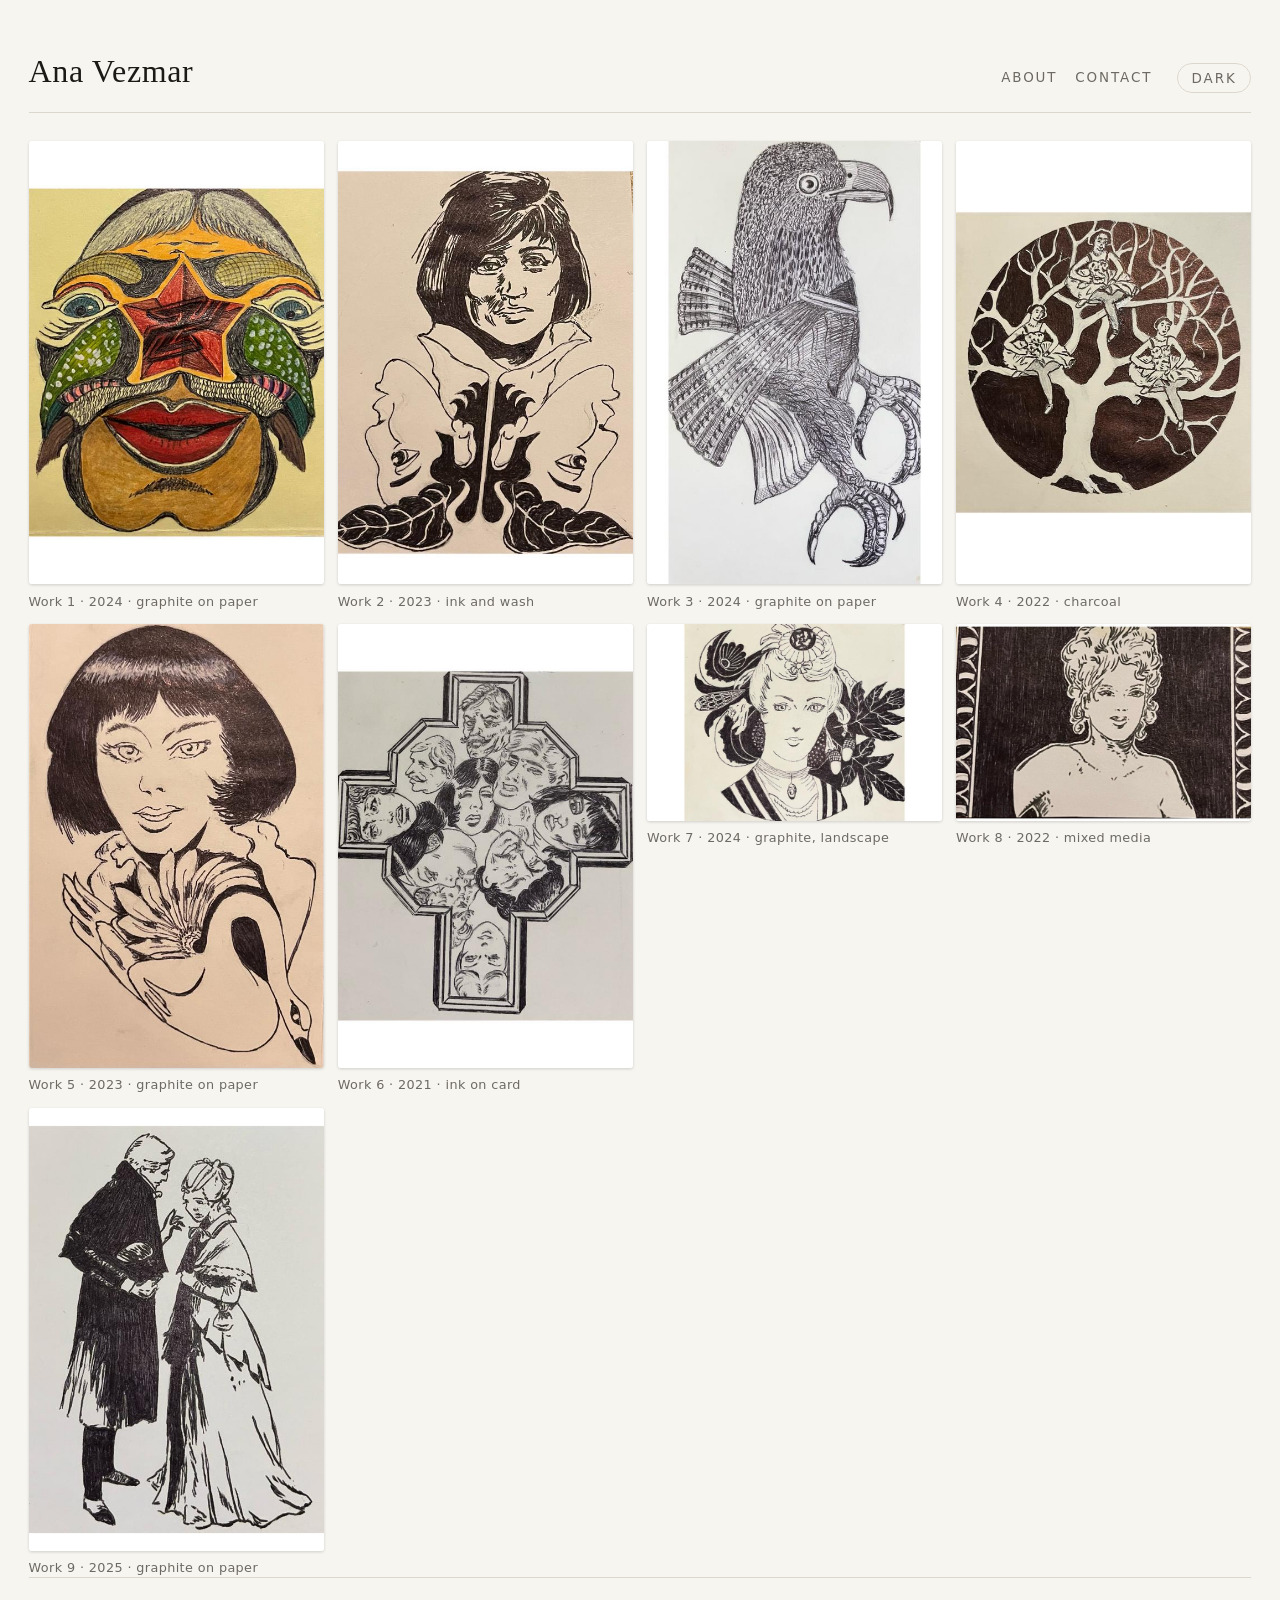
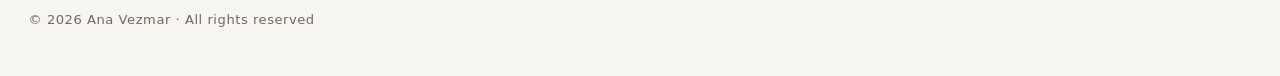
==== index.html @ d5a6ad12 "Lightbox paging, focus rings, and dialog semantics style.css: one focus ring for every focusable ele" ====
<!DOCTYPE html>
<html lang="en">
<head>
  <meta charset="utf-8">
  <meta name="viewport" content="width=device-width, initial-scale=1">
  <meta name="theme-color" content="#f7f5f0">
  <meta name="theme-color" media="(prefers-color-scheme: dark)" content="#1a1816">
  <meta name="description" content="Portfolio of Ana Vezmar — nine works on a single grid.">
  <meta property="og:type" content="website">
  <meta property="og:title" content="Ana Vezmar — Portfolio">
  <meta property="og:description" content="Nine works by Ana Vezmar; click any one to see it full size.">
  <meta property="og:image" content="https://EXAMPLE.com/images/1.jpg">
  <meta property="og:url" content="https://EXAMPLE.com/">
  <link rel="canonical" href="https://EXAMPLE.com/">
  <link rel="icon" type="image/svg+xml" href="data:image/svg+xml,%3Csvg xmlns='http://www.w3.org/2000/svg' viewBox='0 0 32 32'%3E%3Crect width='32' height='32' fill='%231c1a17'/%3E%3Crect x='8' y='8' width='16' height='16' fill='%23f7f5f0'/%3E%3C/svg%3E">
  <title>Ana Vezmar — Portfolio</title>
  <script>
  /* Set the theme before first paint so a stored choice cannot flash
     the wrong palette; script.js repeats this later for the toggle. */
  try {
    var t = localStorage.getItem("theme");
    if (t !== "dark" && t !== "light")
      t = matchMedia("(prefers-color-scheme: dark)").matches ? "dark" : "light";
    document.documentElement.dataset.theme = t;
  } catch (e) {}
  </script>
  <link rel="stylesheet" href="style.css">
</head>
<body>
  <header>
    <h1>Ana Vezmar</h1>
    <nav aria-label="Site menu">
      <div class="nav-links">
        <a href="about.html">About</a>
        <a href="contact.html">Contact</a>
      </div>
      <button class="theme-toggle" id="theme-toggle" type="button" aria-label="Switch to dark mode">Dark</button>
    </nav>
  </header>
  <main class="gallery">
    <figure class="work">
      <img src="images/thumbs/1.jpg" width="533" height="800" loading="eager" decoding="async"
           alt="Work 1 by Ana Vezmar">
      <figcaption class="work-caption">Work 1 &middot; 2024 &middot; graphite on paper</figcaption>
    </figure>
    <figure class="work">
      <img src="images/thumbs/2.jpg" width="533" height="800" loading="lazy" decoding="async"
           alt="Work 2 by Ana Vezmar">
      <figcaption class="work-caption">Work 2 &middot; 2023 &middot; ink and wash</figcaption>
    </figure>
    <figure class="work">
      <img src="images/thumbs/3.jpg" width="533" height="800" loading="lazy" decoding="async"
           alt="Work 3 by Ana Vezmar">
      <figcaption class="work-caption">Work 3 &middot; 2024 &middot; graphite on paper</figcaption>
    </figure>
    <figure class="work">
      <img src="images/thumbs/4.jpg" width="533" height="800" loading="lazy" decoding="async"
           alt="Work 4 by Ana Vezmar">
      <figcaption class="work-caption">Work 4 &middot; 2022 &middot; charcoal</figcaption>
    </figure>
    <figure class="work">
      <img src="images/thumbs/5.jpg" width="533" height="800" loading="lazy" decoding="async"
           alt="Work 5 by Ana Vezmar">
      <figcaption class="work-caption">Work 5 &middot; 2023 &middot; graphite on paper</figcaption>
    </figure>
    <figure class="work">
      <img src="images/thumbs/6.jpg" width="533" height="800" loading="lazy" decoding="async"
           alt="Work 6 by Ana Vezmar">
      <figcaption class="work-caption">Work 6 &middot; 2021 &middot; ink on card</figcaption>
    </figure>
    <figure class="work">
      <img src="images/thumbs/7.jpg" width="800" height="533" loading="lazy" decoding="async"
           alt="Work 7 by Ana Vezmar">
      <figcaption class="work-caption">Work 7 &middot; 2024 &middot; graphite, landscape</figcaption>
    </figure>
    <figure class="work">
      <img src="images/thumbs/8.jpg" width="800" height="533" loading="lazy" decoding="async"
           alt="Work 8 by Ana Vezmar">
      <figcaption class="work-caption">Work 8 &middot; 2022 &middot; mixed media</figcaption>
    </figure>
    <figure class="work">
      <img src="images/thumbs/9.jpg" width="533" height="800" loading="lazy" decoding="async"
           alt="Work 9 by Ana Vezmar">
      <figcaption class="work-caption">Work 9 &middot; 2025 &middot; graphite on paper</figcaption>
    </figure>
  </main>
  <footer>
    <p>&copy; 2026 Ana Vezmar &middot; All rights reserved</p>
  </footer>
  <script src="script.js" defer></script>
</body>
</html>
---- style.css ----
/* Ana Vezmar — portfolio stylesheet.
   Gallery rules are scoped to main.gallery so the text pages
   (About, Contact) never inherit the grid. */

:root {
  color-scheme: light dark;

  /* Fluid scale — one base unit that grows gently with the viewport,
     so type, spacing and gutters move together from phone to wide
     monitor instead of jumping at a staircase of breakpoints. The floor
     sits a touch above the smallest comfortable size so the narrow end
     has air rather than bottoming out at a cramped minimum. */
  --fluid: clamp(0.85rem, 0.3rem + 0.9vw, 1.15rem);
  --cell: clamp(11rem, 16.5vw, 13.5rem);

  /* Motion — one curve for every transition and entrance animation, so
     the page moves with a single feel rather than a mix of defaults. */
  --ease: cubic-bezier(0.22, 1, 0.36, 1);

  /* How long a page takes to leave before the browser follows a link.
     script.js reads this so the exit beat and the wait never drift
     apart (see the traversal rules further down). */
  --leave-beat: 0.3s;

  /* Light palette — the default. */
  --paper: #f7f5f0;
  --ink: #1c1a17;
  --muted: #6d6a63;
  --rule: #dcd7cd;
  --accent: #9a3b2c;
  --veil: rgba(14, 13, 12, 0.93);
  --shadow: 0 1px 3px rgba(28, 26, 23, 0.18);
  --shadow-hi: 0 6px 16px rgba(28, 26, 23, 0.28);
  --sel: rgba(154, 59, 44, 0.16);
  --link-rule: rgba(154, 59, 44, 0.35);

  /* The ring the open lightbox wears. It cannot come from the palette:
     the veil is near-black in either theme, and the light theme's
     accent sits under 3:1 against it — a focus indicator has to clear
     3:1 against what it sits on. One fixed light ink answers both veils
     at 13:1 or better, and it lives outside the palette blocks because
     it never changes with them. */
  --veil-ring: #f0ece4;

  --font-display: "Iowan Old Style", "Palatino Linotype", Palatino, Georgia, "Times New Roman", serif;
  --font-body: system-ui, -apple-system, "Segoe UI", Roboto, Helvetica, Arial, sans-serif;
}

/* Dark palette — used when the OS asks for dark and the visitor has
   not picked a mode with the header toggle. */
@media (prefers-color-scheme: dark) {
  :root:not([data-theme="light"]) {
    --paper: #1a1816;
    --ink: #f0ece4;
    --muted: #a09b92;
    --rule: #3b3833;
    --accent: #d8785c;
    --veil: rgba(8, 8, 8, 0.95);
    --shadow: 0 1px 3px rgba(0, 0, 0, 0.5);
    --shadow-hi: 0 6px 16px rgba(0, 0, 0, 0.65);
    --sel: rgba(216, 120, 92, 0.28);
    --link-rule: rgba(216, 120, 92, 0.55);
  }
}

/* An explicit choice from the toggle beats the OS preference. */
html[data-theme="dark"] {
  --paper: #1a1816;
  --ink: #f0ece4;
  --muted: #a09b92;
  --rule: #3b3833;
  --accent: #d8785c;
  --veil: rgba(8, 8, 8, 0.95);
  --shadow: 0 1px 3px rgba(0, 0, 0, 0.5);
  --shadow-hi: 0 6px 16px rgba(0, 0, 0, 0.65);
  --sel: rgba(216, 120, 92, 0.28);
  --link-rule: rgba(216, 120, 92, 0.55);
}

body {
  font-family: var(--font-body);
  max-width: min(46rem, 100vw - 3.5 * var(--fluid));
  margin: auto;
  padding: calc(var(--fluid) * 2) calc(var(--fluid) * 1.75);
  line-height: 1.6;
  color: var(--ink);
  background: var(--paper);
  /* The theme toggle swaps the palette; easing the two colours makes
     that switch a fade rather than a flash. */
  transition: color 0.35s var(--ease), background-color 0.35s var(--ease);
}

::selection {
  background: var(--sel);
}

/* The bar is sticky and frosted: it stays put while the grid scrolls
   beneath it, so the links are always within reach. The opaque paint
   comes first and is the fallback; the translucent one only applies
   where backdrop-filter exists (see the @supports block below). */
header {
  position: sticky;
  top: 0px;
  top: env(safe-area-inset-top, 0px);
  z-index: 20;
  display: flex;
  flex-wrap: wrap;
  align-items: baseline;
  justify-content: space-between;
  gap: calc(var(--fluid) * 0.75) calc(var(--fluid) * 1.5);
  background: var(--paper);
  border-bottom: 1px solid var(--rule);
  padding: calc(var(--fluid) * 1.15) 0 calc(var(--fluid) * 1.15);
  margin: 0 0 calc(var(--fluid) * 1.75);
  transition: color 0.35s var(--ease), background-color 0.35s var(--ease), border-color 0.35s var(--ease);
}

@supports (backdrop-filter: blur(8px)) {
  header {
    background: color-mix(in srgb, var(--paper) 86%, transparent);
    backdrop-filter: blur(14px) saturate(1.15);
  }
}

/* Lighter and a touch smaller than it was: the wordmark reads as a
   label now, not a headline competing with the grid. */
header h1 {
  font-family: var(--font-display);
  font-size: clamp(1.45rem, 1.05rem + 1.5vw, 2rem);
  font-weight: 500;
  letter-spacing: 0.02em;
  text-wrap: balanced;
  /* Tighter leading: the wordmark is a single line, and the inherited
     1.6 body leading only pads air above and below it — which is worst
     on a phone, where the header has to share a short viewport. */
  line-height: 1.25;
  margin: 0;
}

/* The wordmark doubles as the way home — a quiet link that only
   announces itself when touched, so the bar still reads as one line. */
header h1 a {
  color: inherit;
  text-decoration: none;
  transition: color 0.22s ease;
}

header h1 a:hover,
header h1 a:focus-visible {
  color: var(--accent);
}

/* The colour change above is not enough on its own: the accent it swaps
   in sits barely over 2:1 against the ink it replaces, under the 3:1 a
   focus indicator needs against the unfocused state. So the wordmark
   takes the same ring the nav links already carry — the hover keeps its
   quiet colour shift, the keyboard gets a ring. */
header h1 a:focus-visible {
  outline: 2px solid var(--accent);
  outline-offset: 3px;
}

nav {
  display: flex;
  flex-wrap: wrap;
  align-items: center;
  gap: calc(var(--fluid) * 0.35) calc(var(--fluid) * 1.5);
  font-size: clamp(0.78rem, 0.66rem + 0.25vw, 0.84rem);
  text-transform: uppercase;
  letter-spacing: 0.14em;
}

/* The links live in a panel so the row can be sized and moved as one
   unit: inline in the bar on wide screens, dropped to a second row on
   narrow ones (see the media queries near the bottom). There is no
   hamburger — the links are always in the page, so they are always
   reachable, with or without JavaScript. */
.nav-links {
  list-style: none;
  margin: 0;
  padding: 0;
  display: flex;
  flex-direction: row;
  align-items: center;
  gap: calc(var(--fluid) * 0.3) calc(var(--fluid) * 1.1);
}

/* Nav links — muted until touched, then a hairline draws itself
   underneath rather than swapping in a pre-drawn one. */
nav a {
  position: relative;
  color: var(--muted);
  text-decoration: none;
  transition: color 0.22s ease;
}

/* The tap target, not the paint. The word stays exactly where it was
   drawn; an invisible box around it grows to roughly 44px tall so a
   thumb lands on the link instead of the few pixels of gap beside it.
   It lives on ::before so the hairline on ::after keeps painting over
   it, and it is grown with negative offsets so it never pushes the
   row apart. */
nav a::before {
  content: "";
  position: absolute;
  left: calc(var(--fluid) * -0.35);
  right: calc(var(--fluid) * -0.35);
  top: calc(var(--fluid) * -0.55);
  bottom: calc(var(--fluid) * -0.55);
}

nav a::after {
  content: "";
  position: absolute;
  left: 0;
  right: 0;
  bottom: -0.4em;
  /* A fixed 1.5px hairline turns into a blurry half pixel once the
     type scales past it, so the rule thickens with the letters and
     never drops below one real pixel. */
  height: max(1px, 0.12em);
  background: var(--accent);
  transform: scaleX(0);
  transform-origin: left center;
  transition: transform 0.3s var(--ease), background-color 0.3s ease;
}

nav a:hover,
nav a:focus-visible {
  color: var(--ink);
}

nav a:hover::after,
nav a:focus-visible::after {
  transform: scaleX(1);
}

nav a:focus-visible {
  outline: 2px solid var(--accent);
  outline-offset: 3px;
}

/* The page you are on keeps its hairline lit, so the bar says where
   you are without needing a second colour or a breadcrumb. */
nav a.current {
  color: var(--ink);
}

nav a.current::after {
  transform: scaleX(1);
  background: var(--link-rule);
}

/* Theme toggle — last item in nav, so it keeps the right-hand edge.
   Its label names the mode the click will switch to. */
nav button {
  font-family: inherit;
  font-size: inherit;
  text-transform: uppercase;
  letter-spacing: 0.14em;
  color: var(--muted);
  background: none;
  border: 1px solid var(--rule);
  border-radius: 999px;
  padding: calc(var(--fluid) * 0.38) calc(var(--fluid) * 0.85);
  cursor: pointer;
  transition: color 0.18s ease, border-color 0.18s ease;
}

nav button:hover,
nav button:focus-visible {
  color: var(--accent);
  border-color: var(--accent);
}

nav button:focus-visible {
  outline: 2px solid var(--accent);
  outline-offset: 2px;
}

footer {
  border-top: 1px solid var(--rule);
  padding-top: calc(var(--fluid) * 1.1);
  font-size: clamp(0.72rem, 0.66rem + 0.2vw, 0.82rem);
  letter-spacing: 0.04em;
  color: var(--muted);
  transition: color 0.35s var(--ease), border-color 0.35s var(--ease);
}

main.gallery {
  display: grid;
  /* auto-fill + minmax lets the grid pick its own column count:
     three tracks on a laptop, four at ~1200px, five at ~1500px, six
     past ~2500px — and because the measure goes full-bleed on wide
     screens (see the media query at the bottom), the tracks always
     reach both edges instead of leaving an orphan row. A cell never
     squeezes below --cell. Narrow screens pin the count outright
     (see the media queries at the bottom). */
  grid-template-columns: repeat(auto-fill, minmax(var(--cell), 1fr));
  align-items: start;
  gap: calc(var(--fluid) * 0.85);
}

/* Entrance for the cells — rise a little and settle. --i is stamped
   onto each figure by script.js; the delay lives on the figure itself
   (see the rule below) so the pace can be capped there. */
@keyframes work-in {
  from {
    opacity: 0;
    transform: translateY(calc(var(--fluid) * 0.7));
  }
  to {
    opacity: 1;
    transform: none;
  }
}

/* Figures carry a 40px UA margin by default, which would push the
   grid cells apart; min-width: 0 keeps a cell from refusing to shrink. */
main.gallery figure {
  margin: 0;
  min-width: 0;
  /* Entrance: each cell rises a little and settles, staggered by its
     position in the grid (--i is stamped onto it by script.js). The
     delay is capped so a longer grid never waits more than half a
     second for its last cell. */
  animation: work-in 0.55s var(--ease) both;
  animation-delay: calc(min(var(--i, 0), 9) * 55ms);
}

main.gallery .work-caption {
  margin: calc(var(--fluid) * 0.5) 0 0;
  font-family: var(--font-body);
  font-style: normal;
  font-size: clamp(0.72rem, 0.66rem + 0.2vw, 0.8rem);
  line-height: 1.4;
  letter-spacing: 0.03em;
  color: var(--muted);
  transition: color 0.25s ease;
}

main.gallery img {
  display: block;
  width: 100%;
  /* No forced ratio and no cover-crop: the works are 533x800 portrait
     (and 800x533 for the two landscape ones), so a square box was
     slicing the top and bottom off every drawing. height: auto keeps
     the artwork whole at whatever width the track gives it, and the
     width/height attributes in index.html still reserve the space, so
     there is no layout shift. */
  height: auto;
  /* A pointer, not a magnifier: the click opens the work full size
     rather than zooming into it, so the cursor should say "this opens"
     the way the theme button and the nav links already do. */
  cursor: pointer;
  border-radius: 3px;
  box-shadow: var(--shadow);
  transition: transform 0.3s var(--ease), box-shadow 0.3s var(--ease), filter 0.3s ease;
}

/* Hover-only polish — gated behind (hover: hover) so touch devices
   never get a stuck hover state left over from a tap. */
@media (hover: hover) {
  main.gallery img:hover {
    /* A lift rather than a swell: the cell comes off the page (the
       deeper shadow below does the weight) and barely changes size, so
       the artwork is never resampled into a blurrier version of itself. */
    transform: translateY(-3px) scale(1.015);
    box-shadow: var(--shadow-hi);
    filter: saturate(1.05) contrast(1.03);
  }
}

/* Keyboard focus — the thumbnails are reachable with Tab and openable
   with Enter/Space (see script.js), so they need a visible focus ring. */
main.gallery img:focus-visible {
  outline: 2px solid var(--accent);
  outline-offset: 3px;
}

.lightbox {
  position: fixed;
  top: 0;
  left: 0;
  right: 0;
  bottom: 0;
  background: var(--veil);
  z-index: 1000;
  display: flex;
  align-items: center;
  justify-content: center;
  /* The veil lives in the document from the first click onward and is
     faded rather than added and removed, so closing has something to
     fade out instead of yanking the plate off the page mid-decode.
     pointer-events follows the fade, which keeps a closed veil from
     swallowing the next thumbnail click. */
  opacity: 0;
  pointer-events: none;
  transition: opacity 0.28s var(--ease);
}

.lightbox.open {
  opacity: 1;
  pointer-events: auto;
}

/* While the plate is open the veil is focusable — script.js gives it
   tabindex="0" so a keyboard visitor can reach the dialog and close it
   with Escape — so it needs a visible indicator, and the browser's
   default would draw one at the viewport edge, against the bezel where
   nobody is looking. The ring therefore lives on the plate, which is
   the thing the dialog is showing, and it is offset far enough to clear
   the plate's own rounding. */
.lightbox:focus-visible img {
  outline: 2px solid var(--veil-ring);
  outline-offset: 3px;
}

.lightbox img {
  /* Safe-area aware: on notched phones the plate stops short of the
     cutout instead of sliding under it. */
  max-width: min(90vw, calc(100vw - env(safe-area-inset-left) - env(safe-area-inset-right)));
  max-height: min(88vh, calc(100vh - env(safe-area-inset-top) - env(safe-area-inset-bottom)));
  width: auto;
  height: auto;
  border-radius: 3px;
  box-shadow: 0 0 40px rgba(0, 0, 0, 0.7);
  /* The plate arrives a touch small and grows into place with the veil,
     so opening reads as one move rather than a flash plus a jump. */
  transform: scale(0.94);
  transition: transform 0.34s var(--ease);
}

.lightbox.open img {
  transform: none;
}

/* While the plate is open the page behind the veil is locked, so
   nothing scrolls under it — the work stays the one thing on the
   screen. script.js adds and removes this class with the veil. */
body.lightbox-open {
  overflow: hidden;
}

/* Text pages (About, Contact) */

main:not(.gallery) {
  max-width: min(33rem, 100vw - 3.5 * var(--fluid));
}

main:not(.gallery) h2 {
  font-family: var(--font-display);
  font-size: clamp(1.2rem, 1.05rem + 0.6vw, 1.45rem);
  font-weight: 600;
  margin: 0 0 1rem;
}

main:not(.gallery) h2::before {
  content: "";
  display: block;
  width: 2.25rem;
  height: 2px;
  background: var(--accent);
  margin: 0 0 0.65rem;
}

main:not(.gallery) p {
  margin: 0 0 1rem;
}

main a {
  color: var(--accent);
  text-decoration: underline;
  text-decoration-color: var(--link-rule);
  text-decoration-thickness: 1px;
  transition: color 0.22s var(--ease), text-decoration-color 0.22s var(--ease);
}

main a:hover {
  color: var(--ink);
  text-decoration-color: var(--ink);
}

/* Text-page links take the site's ring rather than the browser's, so
   every focusable thing on every page announces focus the same way.
   The underline stays as it is — the ring is added beside it, not
   traded for it, so the link is still recognisable as a link. */
main a:focus-visible {
  outline: 2px solid var(--accent);
  outline-offset: 3px;
}

/* Page traversal — the site moves as one gesture between pages.
   Arriving: the three blocks settle in from below, which is the
   gallery's stagger read at the page level (the grid itself brings its
   cells in already, so it is left alone here). Leaving: script.js marks
   the document and the same blocks lift out upward — the direction they
   arrived from — so the next page starts from an empty sheet rather
   than a hard cut. One curve, one direction, both halves. */
@keyframes page-in {
  from {
    opacity: 0;
    transform: translateY(calc(var(--fluid) * 0.75));
  }
  to {
    opacity: 1;
    transform: none;
  }
}

@keyframes page-out {
  from {
    opacity: 1;
    transform: none;
  }
  to {
    opacity: 0;
    transform: translateY(calc(var(--fluid) * -0.75));
  }
}

header,
footer,
main:not(.gallery) {
  animation: page-in 0.45s var(--ease) both;
}

main:not(.gallery) {
  animation-delay: 0.12s;
}

footer {
  animation-delay: 0.2s;
}

/* The exit beat. The delay is reset here because the arrival delays
   above would otherwise hold the exit open for a tenth of a second. */
body.leaving header,
body.leaving main,
body.leaving footer {
  animation: page-out var(--leave-beat) var(--ease) both;
  animation-delay: 0s;
}

/* Narrow screens: once there are only one or two tracks to choose
   from, pinning the count beats letting auto-fill guess. */
@media (max-width: 899px) {
  main.gallery {
    grid-template-columns: repeat(2, 1fr);
  }
}

@media (max-width: 599px) {
  main.gallery {
    grid-template-columns: 1fr;
  }
}

/* Narrow screens: the title keeps its own line and the links drop to a
   second row — but pinned to the right-hand edge, so the bar still
   reads title-left / links-right the way it does on wide screens
   rather than piling everything under the wordmark. */
@media (max-width: 640px) {
  header {
    flex-direction: column;
    align-items: start;
    justify-content: start;
    gap: calc(var(--fluid) * 0.55) calc(var(--fluid) * 1.5);
  }

  nav {
    align-self: flex-end;
  }
}

/* Short viewports (landscape phones, laptops under browser chrome):
   trade vertical rhythm for content. */
@media (max-height: 520px) {
  body {
    padding: calc(var(--fluid) * 1.2) calc(var(--fluid) * 1.6);
  }

  header {
    padding-bottom: calc(var(--fluid) * 0.8);
    margin: 0 0 calc(var(--fluid) * 1.1);
  }

  main.gallery {
    gap: calc(var(--fluid) * 0.7);
  }
}

/* Wide screens: stop capping the measure at 58rem and hand the whole
   viewport to the grid, so auto-fill keeps adding columns as the
   window grows and the tracks always touch both edges. --cell grows
   with it, which is what keeps the thumbnails big rather than merely
   numerous. Text pages are unaffected — main:not(.gallery) caps its
   own measure. 100% (not 100vw) so the border box lands exactly on
   the viewport and can never ask for a horizontal scrollbar. */
@media (min-width: 1200px) {
  body {
    max-width: calc(100% - 3.5 * var(--fluid));
  }

  :root {
    --cell: clamp(17rem, 17vw, 24rem);
  }
}

/* Touch devices: no stuck hover, roomier tap targets. (The cursor no
   longer needs an override — thumbnails already ask for a pointer.) */
@media (hover: none), (pointer: coarse) {
  main.gallery .work-caption {
    font-size: 0.8rem;
  }

  nav button {
    padding: calc(var(--fluid) * 0.5) calc(var(--fluid) * 0.95);
  }
}

/* Narrow screens get their own pass over the header type. The fluid
   scale bottoms out around here, which is where the bar used to go
   rough: letters sized for a desktop gutter, tracking tuned for a long
   line, and tap targets barely taller than the glyphs themselves. So
   the type goes up, the tracking comes back down (wide tracking eats
   width on a short line), and the gaps are set from the fluid unit
   rather than the type — that keeps three links plus the theme button
   inside a 320px measure without ever colliding. */
@media (max-width: 640px) {
  nav {
    font-size: 0.82rem;
    letter-spacing: 0.1em;
    gap: calc(var(--fluid) * 0.5) calc(var(--fluid) * 1.1);
    /* If the cluster ever does run out of measure, the theme button
       wraps below — and stays on the right rather than jumping back to
       the left under the links. */
    justify-content: flex-end;
  }

  .nav-links {
    /* The links stay one row even if the bar itself has to wrap:
       breaking "About" against "Contact" is what makes a phone header
       read as a list rather than a bar. */
    flex-wrap: nowrap;
    gap: calc(var(--fluid) * 0.45) calc(var(--fluid) * 1.05);
  }

  nav button {
    padding: calc(var(--fluid) * 0.6) calc(var(--fluid) * 0.95);
  }

  nav a::before {
    /* The hit area does most of its work vertically — the gaps between
       links are deliberately narrow, so growing sideways would only
       make neighbours fight over the space between them. */
    top: calc(var(--fluid) * -1.05);
    bottom: calc(var(--fluid) * -1.05);
  }
}

/* Nothing that only exists to move may keep its starting state here:
   the cells must be visible without their entrance, and the veil
   without its zoom (it snaps instead). */
@media (prefers-reduced-motion: reduce) {
  nav a,
  nav a::after,
  nav button,
  body,
  header,
  footer,
  main a,
  main.gallery img,
  main.gallery .work-caption,
  .lightbox,
  .lightbox img {
    transition: none;
  }

  main.gallery figure {
    animation: none;
  }

  /* The traversal halves must not keep their starting states either:
     the blocks are simply there, and script.js never marks the
     document as leaving, so nothing waits for an exit beat. The main
     selector has to repeat the :not() guard from the arrival rule —
     dropping it would leave a weaker selector unable to override it. */
  header,
  main:not(.gallery),
  footer {
    animation: none;
  }

  main.gallery img:hover {
    transform: none;
    filter: none;
  }

  .lightbox img {
    transform: none;
  }
}
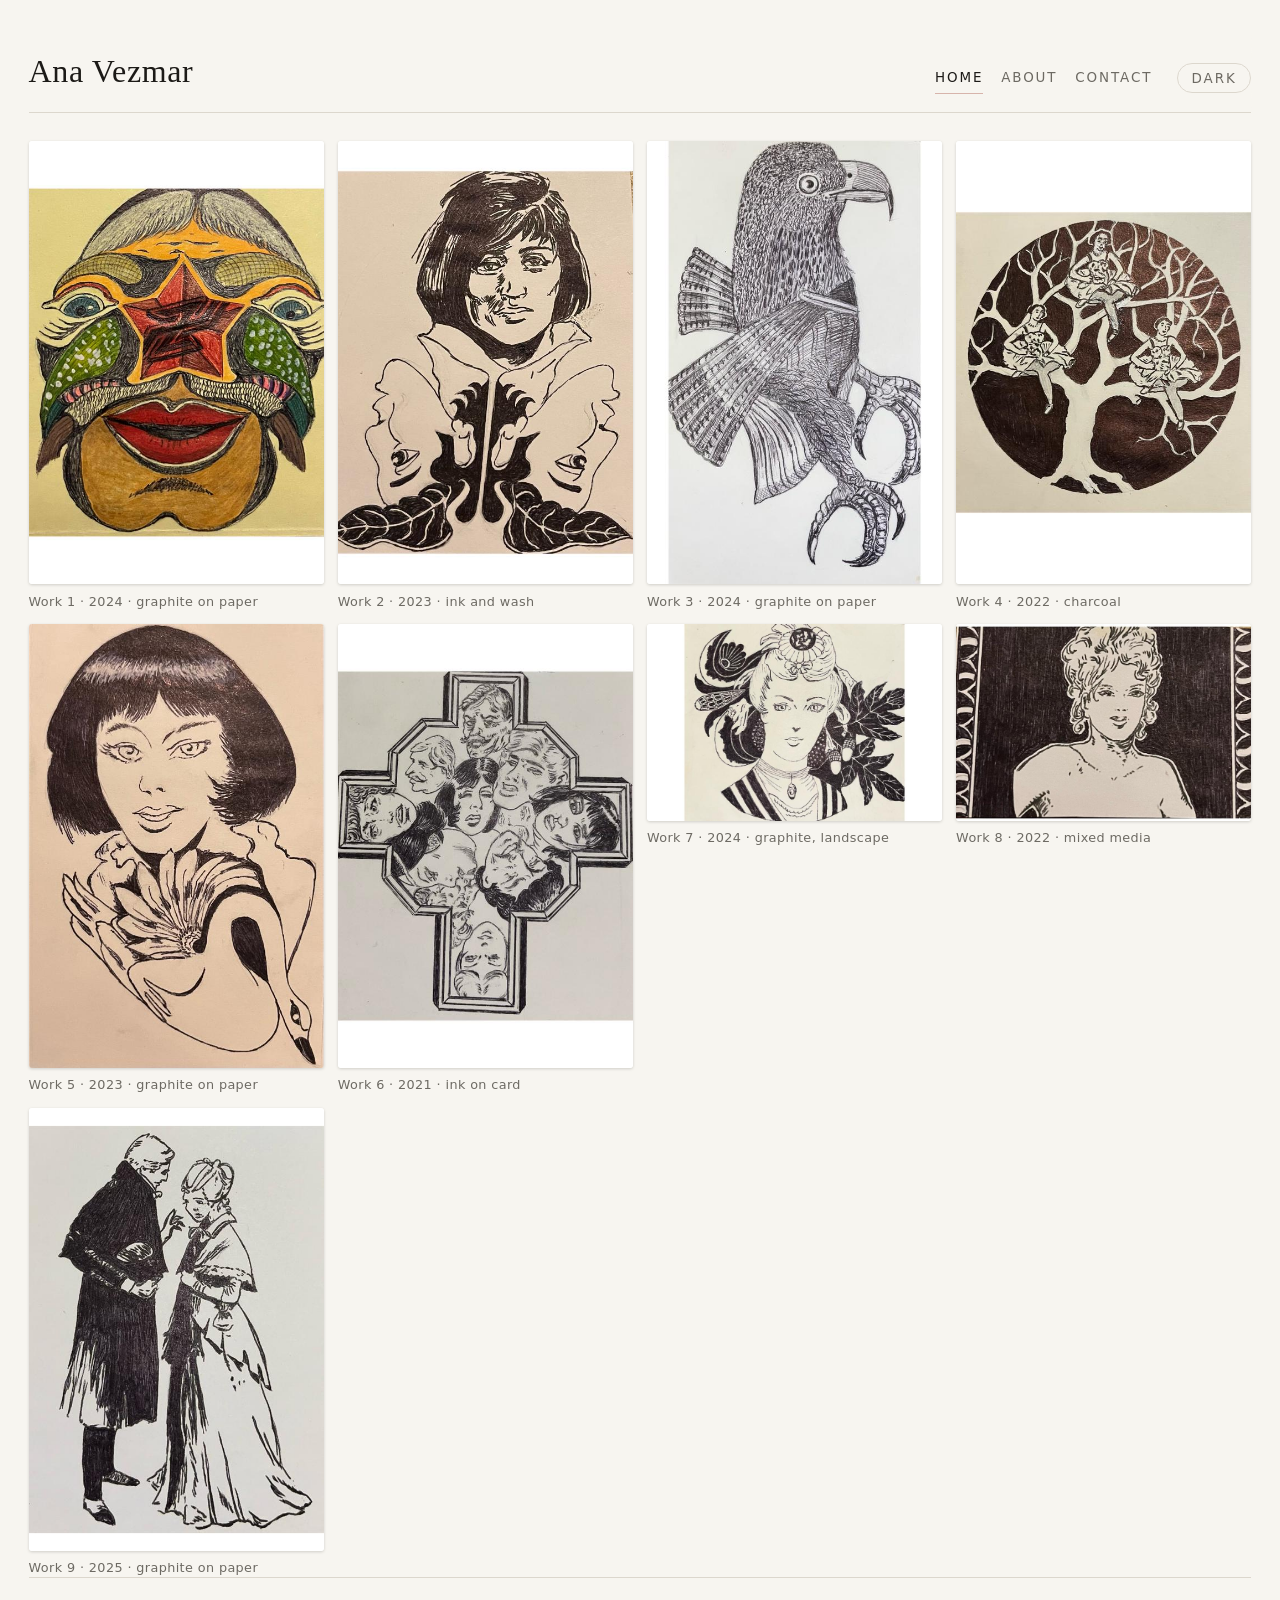
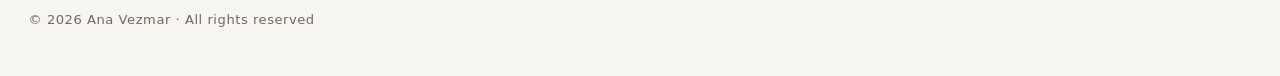
==== commit 2e821ece: "Sync browser chrome with the theme, add skip links, and hand focus to the plate HTML: every page now" ====
--- a/index.html
+++ b/index.html
@@ -27,17 +27,19 @@
   <link rel="stylesheet" href="style.css">
 </head>
 <body>
+  <a class="skip" href="#main">Skip to content</a>
   <header>
-    <h1>Ana Vezmar</h1>
+    <h1><a href="index.html">Ana Vezmar</a></h1>
     <nav aria-label="Site menu">
       <div class="nav-links">
+        <a class="current" aria-current="page" href="index.html">Home</a>
         <a href="about.html">About</a>
         <a href="contact.html">Contact</a>
       </div>
       <button class="theme-toggle" id="theme-toggle" type="button" aria-label="Switch to dark mode">Dark</button>
     </nav>
   </header>
-  <main class="gallery">
+  <main id="main" class="gallery">
     <figure class="work">
       <img src="images/thumbs/1.jpg" width="533" height="800" loading="eager" decoding="async"
            alt="Work 1 by Ana Vezmar">
--- a/style.css
+++ b/style.css
@@ -46,8 +46,31 @@
   --font-body: system-ui, -apple-system, "Segoe UI", Roboto, Helvetica, Arial, sans-serif;
 }
 
+/* The palette above is only half the story: color-scheme tells the browser
+   which way to paint the things the page never draws itself — scrollbars,
+   form controls, the default canvas behind a not-yet-painted area. With
+   "light dark" on :root that choice follows the OS, so a visitor who flips
+   the toggle against their system setting gets a dark page wearing light
+   chrome (or the reverse). Each explicit choice restates the scheme so the
+   two halves move together; with no data-theme set, nothing overrides and
+   the OS preference still answers for both. */
+html[data-theme="light"] {
+  color-scheme: light;
+}
+
+html[data-theme="dark"] {
+  color-scheme: dark;
+}
+
 /* Dark palette — used when the OS asks for dark and the visitor has
-   not picked a mode with the header toggle. */
+   not picked a mode with the header toggle.
+
+   The same colours are written a second time further down, for the
+   toggle's explicit choice: a stylesheet has no way to name a set of
+   custom properties and apply it on demand, so one palette lives in
+   two places. Keep the two blocks in step — any value changed here
+   must be changed there too, or a visitor who picked dark by hand and
+   one whose phone did it for them would see two different darks. */
 @media (prefers-color-scheme: dark) {
   :root:not([data-theme="light"]) {
     --paper: #1a1816;
@@ -63,7 +86,9 @@
   }
 }
 
-/* An explicit choice from the toggle beats the OS preference. */
+/* An explicit choice from the toggle beats the OS preference — and
+   this is the second half of the dark palette above. Change one
+   colour here and you must change its twin there. */
 html[data-theme="dark"] {
   --paper: #1a1816;
   --ink: #f0ece4;
@@ -92,6 +117,51 @@
 
 ::selection {
   background: var(--sel);
+}
+
+/* Skip link — the first thing in the document on every page, so a
+   keyboard visitor opens the tab order with the jump to the work rather
+   than with the bar. It is invisible until it takes focus: a line of
+   text drawn in the top-left corner would fight the wordmark for that
+   space, while a link that announces itself only when reached asks the
+   page for nothing at all. The 1px box with the words clipped out of it
+   keeps the link in the tab order and still read out by assistive tech,
+   which display: none would drop from both. */
+.skip {
+  position: absolute;
+  top: 0;
+  left: 0;
+  width: 1px;
+  height: 1px;
+  overflow: hidden;
+  /* Cut away entirely where rect() is understood; the box above is
+     already the fallback where it is not. */
+  clip-path: rect(0 0 0 0);
+  /* Kept to one line so the words are sliced sideways rather than
+     wrapping down the 1px edge into a visible column of letters. */
+  white-space: nowrap;
+}
+
+.skip:focus-visible {
+  /* Reached: pinned to the top-left of the viewport, above the sticky
+     bar (which sits at z-index 20) and below the veil (1000), so an
+     open plate is never overdrawn. The paper behind the words is what
+     keeps them legible over the bar they now sit on, and the ring is
+     the site's own focus outline — the jump announces itself the way
+     every other focusable thing on the page does. */
+  position: fixed;
+  top: calc(var(--fluid) * 0.5);
+  left: calc(var(--fluid) * 0.5);
+  width: auto;
+  height: auto;
+  overflow: visible;
+  clip-path: none;
+  white-space: normal;
+  z-index: 21;
+  color: var(--ink);
+  background: var(--paper);
+  outline: 2px solid var(--accent);
+  outline-offset: 3px;
 }
 
 /* The bar is sticky and frosted: it stays put while the grid scrolls
@@ -129,7 +199,7 @@
   font-size: clamp(1.45rem, 1.05rem + 1.5vw, 2rem);
   font-weight: 500;
   letter-spacing: 0.02em;
-  text-wrap: balanced;
+  text-wrap: balance;
   /* Tighter leading: the wordmark is a single line, and the inherited
      1.6 body leading only pads air above and below it — which is worst
      on a phone, where the header has to share a short viewport. */
@@ -519,8 +589,6 @@
   }
 }
 
-header,
-footer,
 main:not(.gallery) {
   animation: page-in 0.45s var(--ease) both;
 }
@@ -529,15 +597,9 @@
   animation-delay: 0.12s;
 }
 
-footer {
-  animation-delay: 0.2s;
-}
-
 /* The exit beat. The delay is reset here because the arrival delays
    above would otherwise hold the exit open for a tenth of a second. */
-body.leaving header,
-body.leaving main,
-body.leaving footer {
+body.leaving main {
   animation: page-out var(--leave-beat) var(--ease) both;
   animation-delay: 0s;
 }
@@ -590,7 +652,7 @@
   }
 }
 
-/* Wide screens: stop capping the measure at 58rem and hand the whole
+/* Wide screens: stop capping the measure at 46rem and hand the whole
    viewport to the grid, so auto-fill keeps adding columns as the
    window grows and the tracks always touch both edges. --cell grows
    with it, which is what keeps the thumbnails big rather than merely
@@ -686,9 +748,7 @@
      document as leaving, so nothing waits for an exit beat. The main
      selector has to repeat the :not() guard from the arrival rule —
      dropping it would leave a weaker selector unable to override it. */
-  header,
-  main:not(.gallery),
-  footer {
+  main:not(.gallery) {
     animation: none;
   }
 
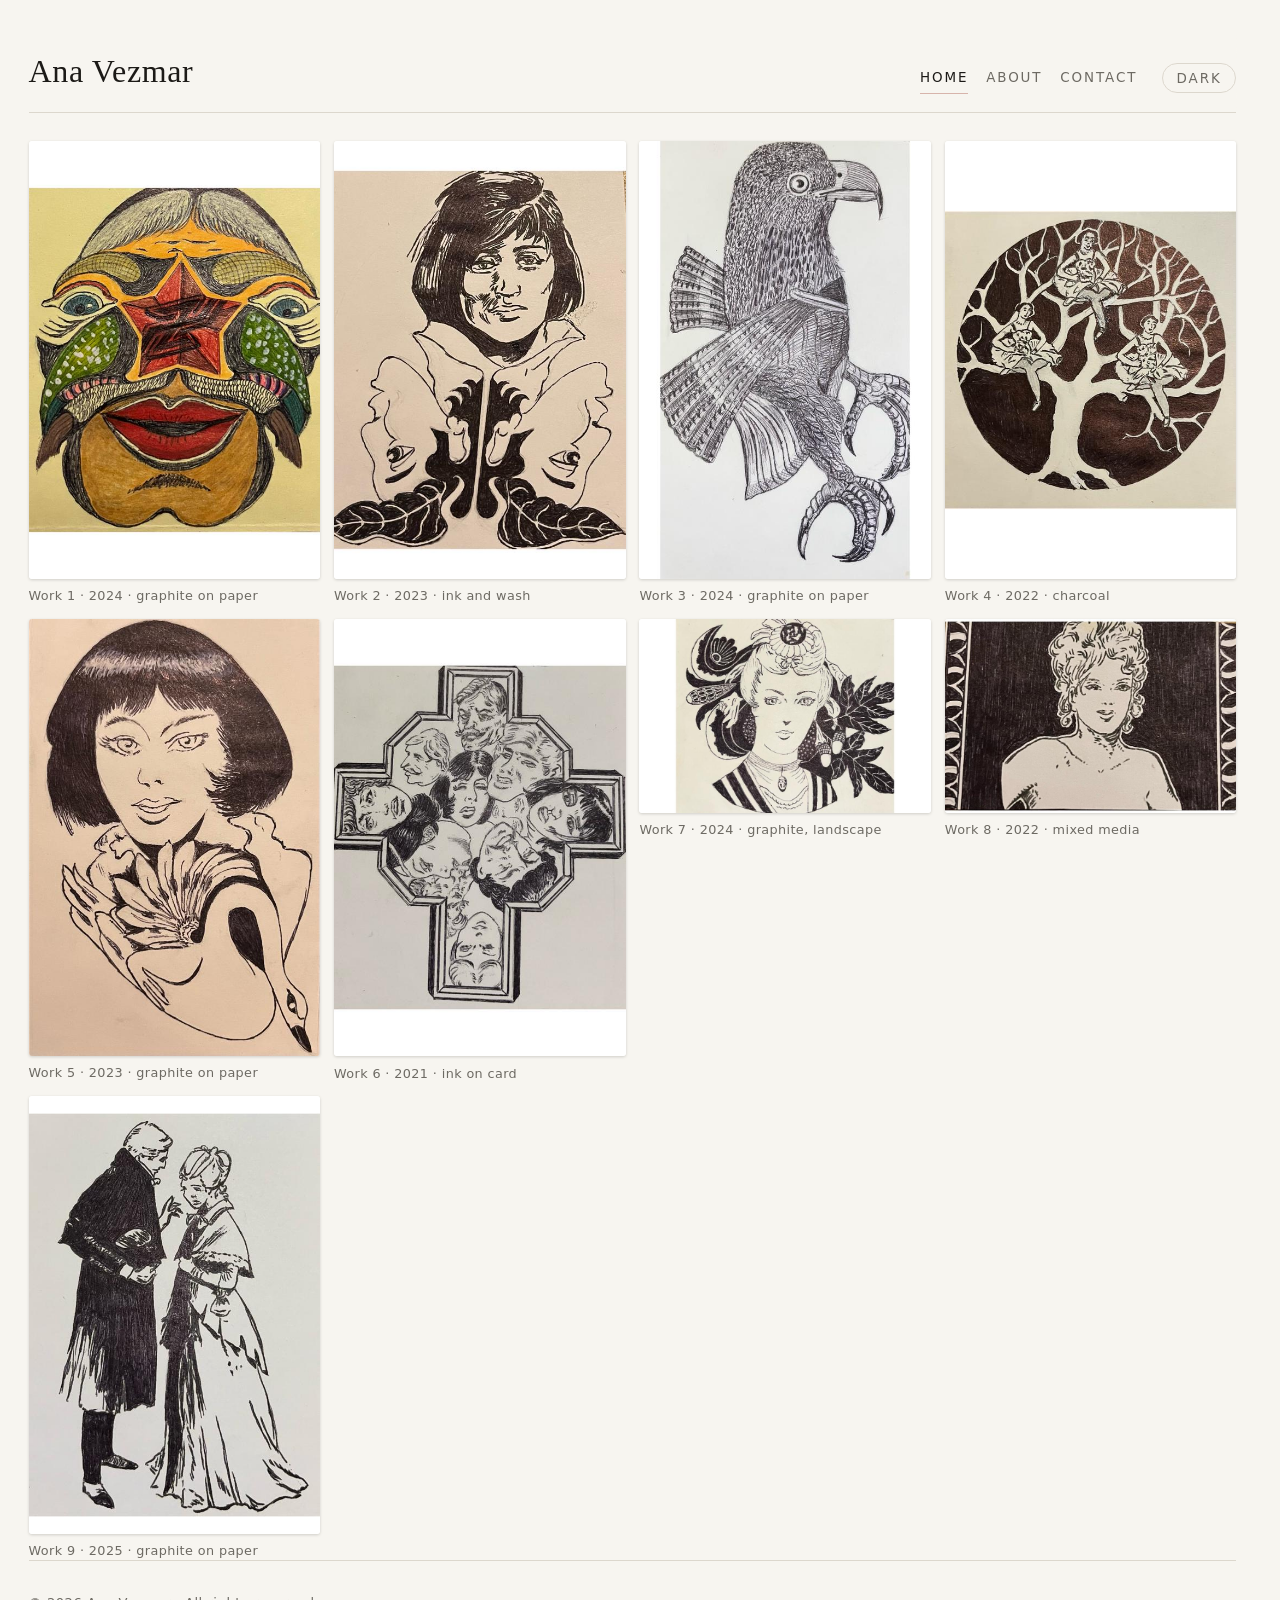
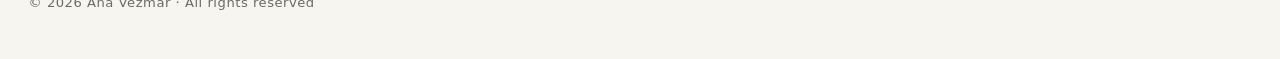
==== commit c9917100: "Cross pages with view transitions, keep the grid still under the plate, and steady the thumbnail" ====
--- a/index.html
+++ b/index.html
@@ -12,6 +12,18 @@
   <meta property="og:image" content="https://EXAMPLE.com/images/1.jpg">
   <meta property="og:url" content="https://EXAMPLE.com/">
   <link rel="canonical" href="https://EXAMPLE.com/">
+  <script type="application/ld+json">
+  {
+    "@context": "https://schema.org",
+    "@type": "Person",
+    "name": "Ana Vezmar",
+    "jobTitle": "Visual artist",
+    "url": "https://EXAMPLE.com/",
+    "image": "https://EXAMPLE.com/images/1.jpg",
+    "description": "Visual artist; portfolio of nine works on a single grid.",
+    "homepage": "https://EXAMPLE.com/"
+  }
+  </script>
   <link rel="icon" type="image/svg+xml" href="data:image/svg+xml,%3Csvg xmlns='http://www.w3.org/2000/svg' viewBox='0 0 32 32'%3E%3Crect width='32' height='32' fill='%231c1a17'/%3E%3Crect x='8' y='8' width='16' height='16' fill='%23f7f5f0'/%3E%3C/svg%3E">
   <title>Ana Vezmar — Portfolio</title>
   <script>
@@ -23,6 +35,7 @@
       t = matchMedia("(prefers-color-scheme: dark)").matches ? "dark" : "light";
     document.documentElement.dataset.theme = t;
   } catch (e) {}
+  if ("PageSwapEvent" in window) document.documentElement.classList.add("vt");
   </script>
   <link rel="stylesheet" href="style.css">
 </head>
--- a/style.css
+++ b/style.css
@@ -512,6 +512,14 @@
   overflow: hidden;
 }
 
+/* Hiding that scrollbar takes the bar away, and a scrollbar that is
+   taken away moves the page by its own width — the grid jumps sideways
+   the moment the plate opens. Reserving the gutter on the root claims
+   the space whether or not the bar is painted, so the layout stays put. */
+html {
+  scrollbar-gutter: stable;
+}
+
 /* Text pages (About, Contact) */
 
 main:not(.gallery) {
@@ -558,6 +566,51 @@
 main a:focus-visible {
   outline: 2px solid var(--accent);
   outline-offset: 3px;
+}
+
+/* Copy-email button (Contact) — the one control on the text pages that is
+   not a link. It borrows the nav button's pill so the two read as the same
+   control, and it keeps the site's ring rather than the browser's. The type
+   sits a step under the paragraph and the box is kept to one line of its
+   own height, so the button reads as a control beside the address rather
+   than a line of its own. */
+main button {
+  font-family: var(--font-body);
+  font-size: 0.85em;
+  line-height: 1;
+  letter-spacing: 0.03em;
+  color: var(--muted);
+  background: none;
+  border: 1px solid var(--rule);
+  border-radius: 999px;
+  padding: calc(var(--fluid) * 0.22) calc(var(--fluid) * 0.65);
+  cursor: pointer;
+  transition: color 0.18s ease, border-color 0.18s ease;
+}
+
+main button:hover,
+main button:focus-visible {
+  color: var(--accent);
+  border-color: var(--accent);
+}
+
+main button:focus-visible {
+  outline: 2px solid var(--accent);
+  outline-offset: 2px;
+}
+
+/* The line the button writes into (see the aria-live attributes in
+   contact.html). It is muted and a step under the text because it is a
+   note about an action, not part of the address; while it is empty it
+   takes no space, so the page still reads the same before a copy. */
+main .copy-status:empty {
+  display: none;
+}
+
+main .copy-status {
+  font-size: clamp(0.72rem, 0.66rem + 0.2vw, 0.8rem);
+  letter-spacing: 0.03em;
+  color: var(--muted);
 }
 
 /* Page traversal — the site moves as one gesture between pages.
@@ -604,6 +657,36 @@
   animation-delay: 0s;
 }
 
+/* View transitions — where the browser can swap the two documents
+   natively, it does, and the rules above are not needed. The header and
+   footer keep their own names so they hold still while only the content
+   cross-fades; the arrival animation is switched off so it cannot stack
+   on top of the native swap. Everything above stays as the fallback for
+   browsers without the swap. */
+@media (prefers-reduced-motion: no-preference) {
+  @view-transition {
+    navigation: auto;
+  }
+
+  header {
+    view-transition-name: site-header;
+  }
+
+  footer {
+    view-transition-name: site-footer;
+  }
+
+  ::view-transition-old(root),
+  ::view-transition-new(root) {
+    animation-duration: 0.25s;
+    animation-timing-function: var(--ease);
+  }
+}
+
+html.vt main:not(.gallery) {
+  animation: none;
+}
+
 /* Narrow screens: once there are only one or two tracks to choose
    from, pinning the count beats letting auto-fill guess. */
 @media (max-width: 899px) {
@@ -678,6 +761,14 @@
 
   nav button {
     padding: calc(var(--fluid) * 0.5) calc(var(--fluid) * 0.95);
+  }
+
+  main button {
+    /* The same reason the nav button gets more room: a tap target
+       should clear the text around it, and the button sits in running
+       text where a mistap lands on the address itself. */
+    font-size: 0.9em;
+    padding: calc(var(--fluid) * 0.35) calc(var(--fluid) * 0.75);
   }
 }
 
@@ -732,6 +823,7 @@
   header,
   footer,
   main a,
+  main button,
   main.gallery img,
   main.gallery .work-caption,
   .lightbox,
@@ -761,3 +853,54 @@
     transform: none;
   }
 }
+
+/* ── Print ────────────────────────────────────────────────────────────── */
+
+/* Paper gets the page's words and nothing else: the nav bar and the theme
+   button only mean something on a screen, the palette and the shadows have
+   no meaning here, and a link's address — the one thing paper cannot
+   follow — is written out after the words that point at it. Only the text
+   pages get the addresses; on the gallery a link's address is the picture
+   the page already shows. The arrivals are switched off as they are under
+   reduced motion, so nothing that starts invisible can print invisible. */
+@media print {
+  nav,
+  .theme-toggle {
+    display: none;
+  }
+
+  body {
+    background: white;
+    color: black;
+  }
+
+  header,
+  footer {
+    background: transparent;
+    border: none;
+    color: black;
+  }
+
+  main a,
+  main button,
+  main .copy-status,
+  main.gallery .work-caption {
+    color: black;
+  }
+
+  main a {
+    text-decoration-color: black;
+  }
+
+  main:not(.gallery),
+  main.gallery figure {
+    animation: none;
+  }
+
+  /* Text pages only: an address is the one thing a reader needs from a
+     link once the page is on paper. The gallery is skipped because its
+     links point at the pictures the page already shows. */
+  main:not(.gallery) a::after {
+    content: " (" attr(href) ")";
+  }
+}
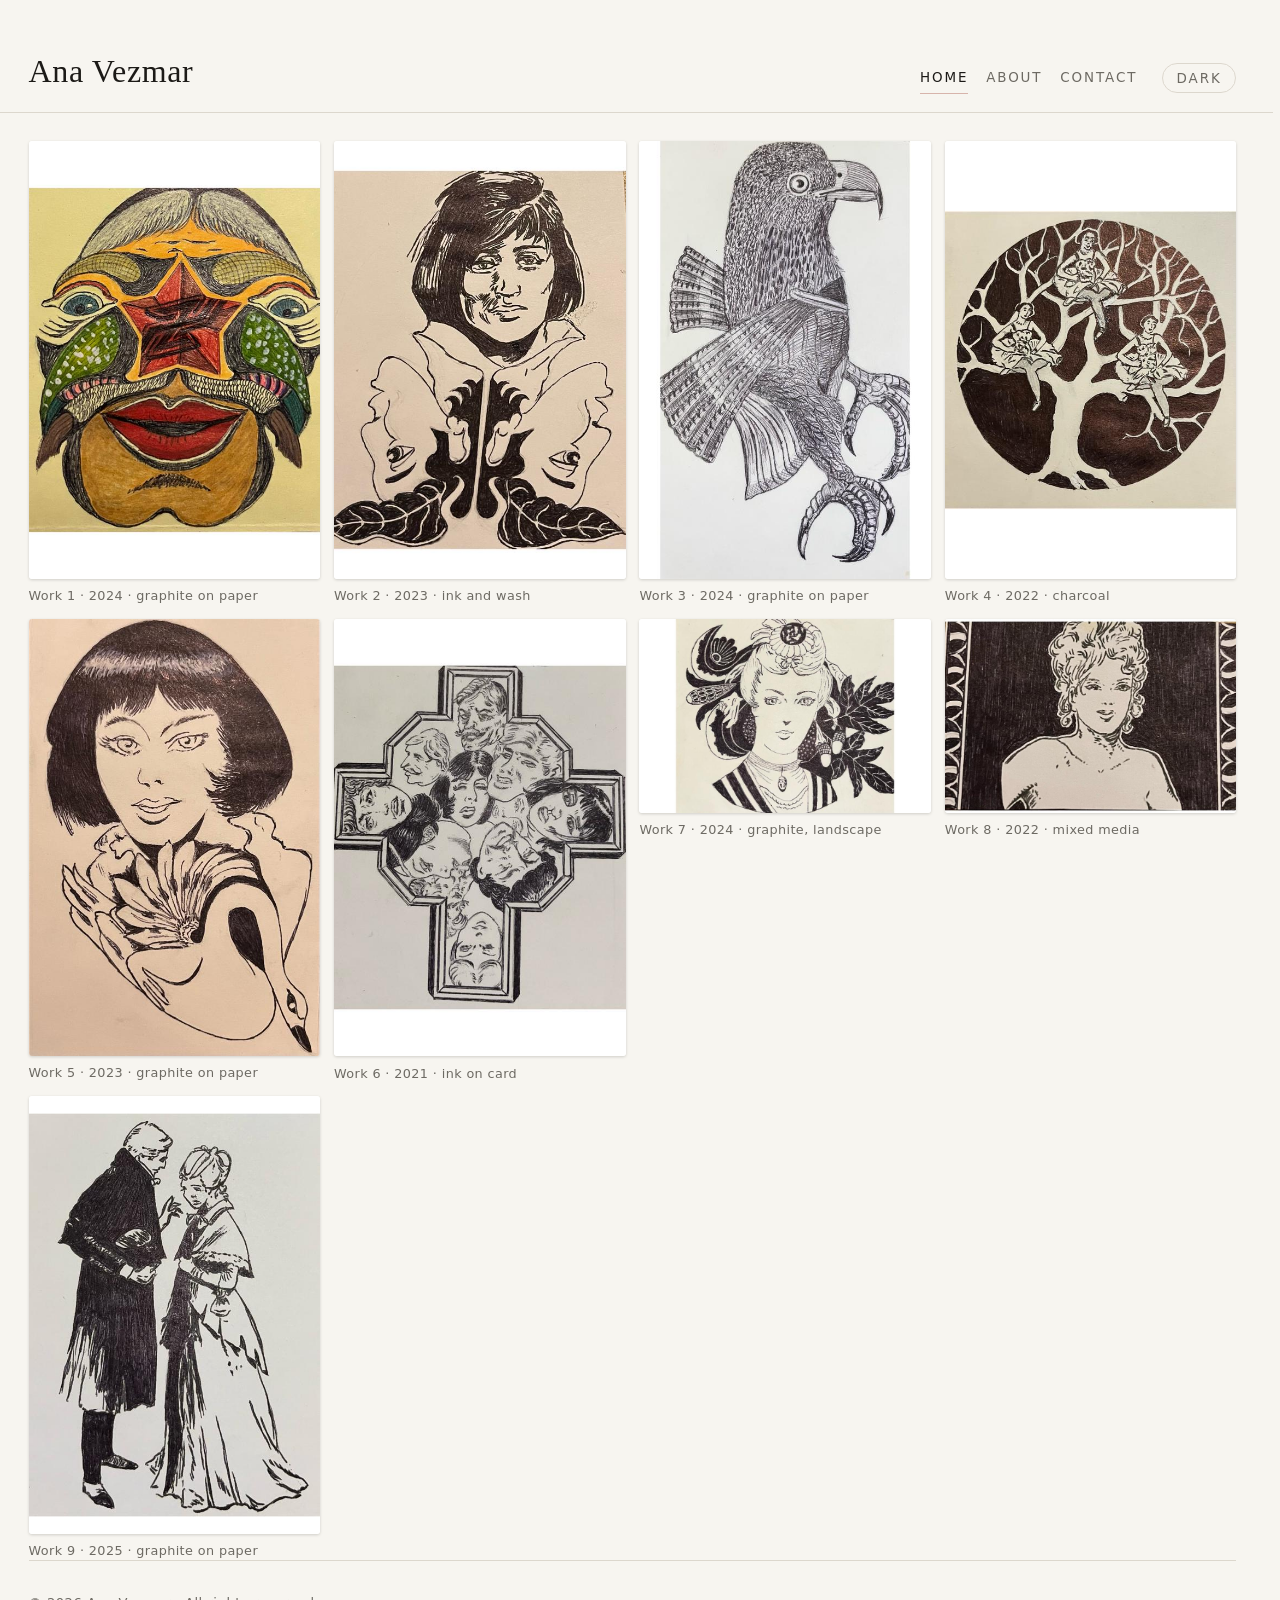
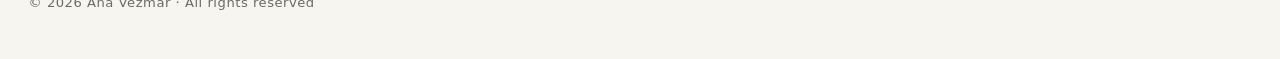
==== commit 1cfa2e3f: "Point the OG, canonical, JSON-LD, sitemap and robots URLs at the GitHub Pages address and add .nojek" ====
--- a/index.html
+++ b/index.html
@@ -9,19 +9,19 @@
   <meta property="og:type" content="website">
   <meta property="og:title" content="Ana Vezmar — Portfolio">
   <meta property="og:description" content="Nine works by Ana Vezmar; click any one to see it full size.">
-  <meta property="og:image" content="https://EXAMPLE.com/images/1.jpg">
-  <meta property="og:url" content="https://EXAMPLE.com/">
-  <link rel="canonical" href="https://EXAMPLE.com/">
+  <meta property="og:image" content="https://lsinisa.github.io/vezart/images/1.jpg">
+  <meta property="og:url" content="https://lsinisa.github.io/vezart/">
+  <link rel="canonical" href="https://lsinisa.github.io/vezart/">
   <script type="application/ld+json">
   {
     "@context": "https://schema.org",
     "@type": "Person",
     "name": "Ana Vezmar",
     "jobTitle": "Visual artist",
-    "url": "https://EXAMPLE.com/",
-    "image": "https://EXAMPLE.com/images/1.jpg",
+    "url": "https://lsinisa.github.io/vezart/",
+    "image": "https://lsinisa.github.io/vezart/images/1.jpg",
     "description": "Visual artist; portfolio of nine works on a single grid.",
-    "homepage": "https://EXAMPLE.com/"
+    "homepage": "https://lsinisa.github.io/vezart/"
   }
   </script>
   <link rel="icon" type="image/svg+xml" href="data:image/svg+xml,%3Csvg xmlns='http://www.w3.org/2000/svg' viewBox='0 0 32 32'%3E%3Crect width='32' height='32' fill='%231c1a17'/%3E%3Crect x='8' y='8' width='16' height='16' fill='%23f7f5f0'/%3E%3C/svg%3E">
--- a/style.css
+++ b/style.css
@@ -180,8 +180,20 @@
   gap: calc(var(--fluid) * 0.75) calc(var(--fluid) * 1.5);
   background: var(--paper);
   border-bottom: 1px solid var(--rule);
-  padding: calc(var(--fluid) * 1.15) 0 calc(var(--fluid) * 1.15);
-  margin: 0 0 calc(var(--fluid) * 1.75);
+  /* Full-bleed: the bar is the page's own edge, not a card that stops at
+     the measure. The grid's outer tracks already reach that measure, and
+     a hovered cell leans a few pixels past it — so a bar painted only to
+     the column read as a plate the artwork was poking out of. The negative
+     margin takes the box out to the viewport and the matching padding
+     brings the content back to the measure it had, so the wordmark and the
+     buttons stay exactly where they were drawn and only the paint grows.
+     Percentages here resolve against the body's content box, so 50% is
+     half the measure and 50vw half the viewport: their difference is
+     exactly the inset on each side, which is why the two rules are one
+     another mirrored, and why they stay right when the measure or the
+     body's own padding changes further down. */
+  margin: 0 calc(50% - 50vw) calc(var(--fluid) * 1.75);
+  padding: calc(var(--fluid) * 1.15) calc(50vw - 50%);
   transition: color 0.35s var(--ease), background-color 0.35s var(--ease), border-color 0.35s var(--ease);
 }
 
@@ -727,7 +739,10 @@
 
   header {
     padding-bottom: calc(var(--fluid) * 0.8);
-    margin: 0 0 calc(var(--fluid) * 1.1);
+    /* Only the vertical rhythm trades here — the horizontal breakout
+       above has to survive, or the bar would shrink back to the measure
+       on a short viewport. */
+    margin: 0 calc(50% - 50vw) calc(var(--fluid) * 1.1);
   }
 
   main.gallery {
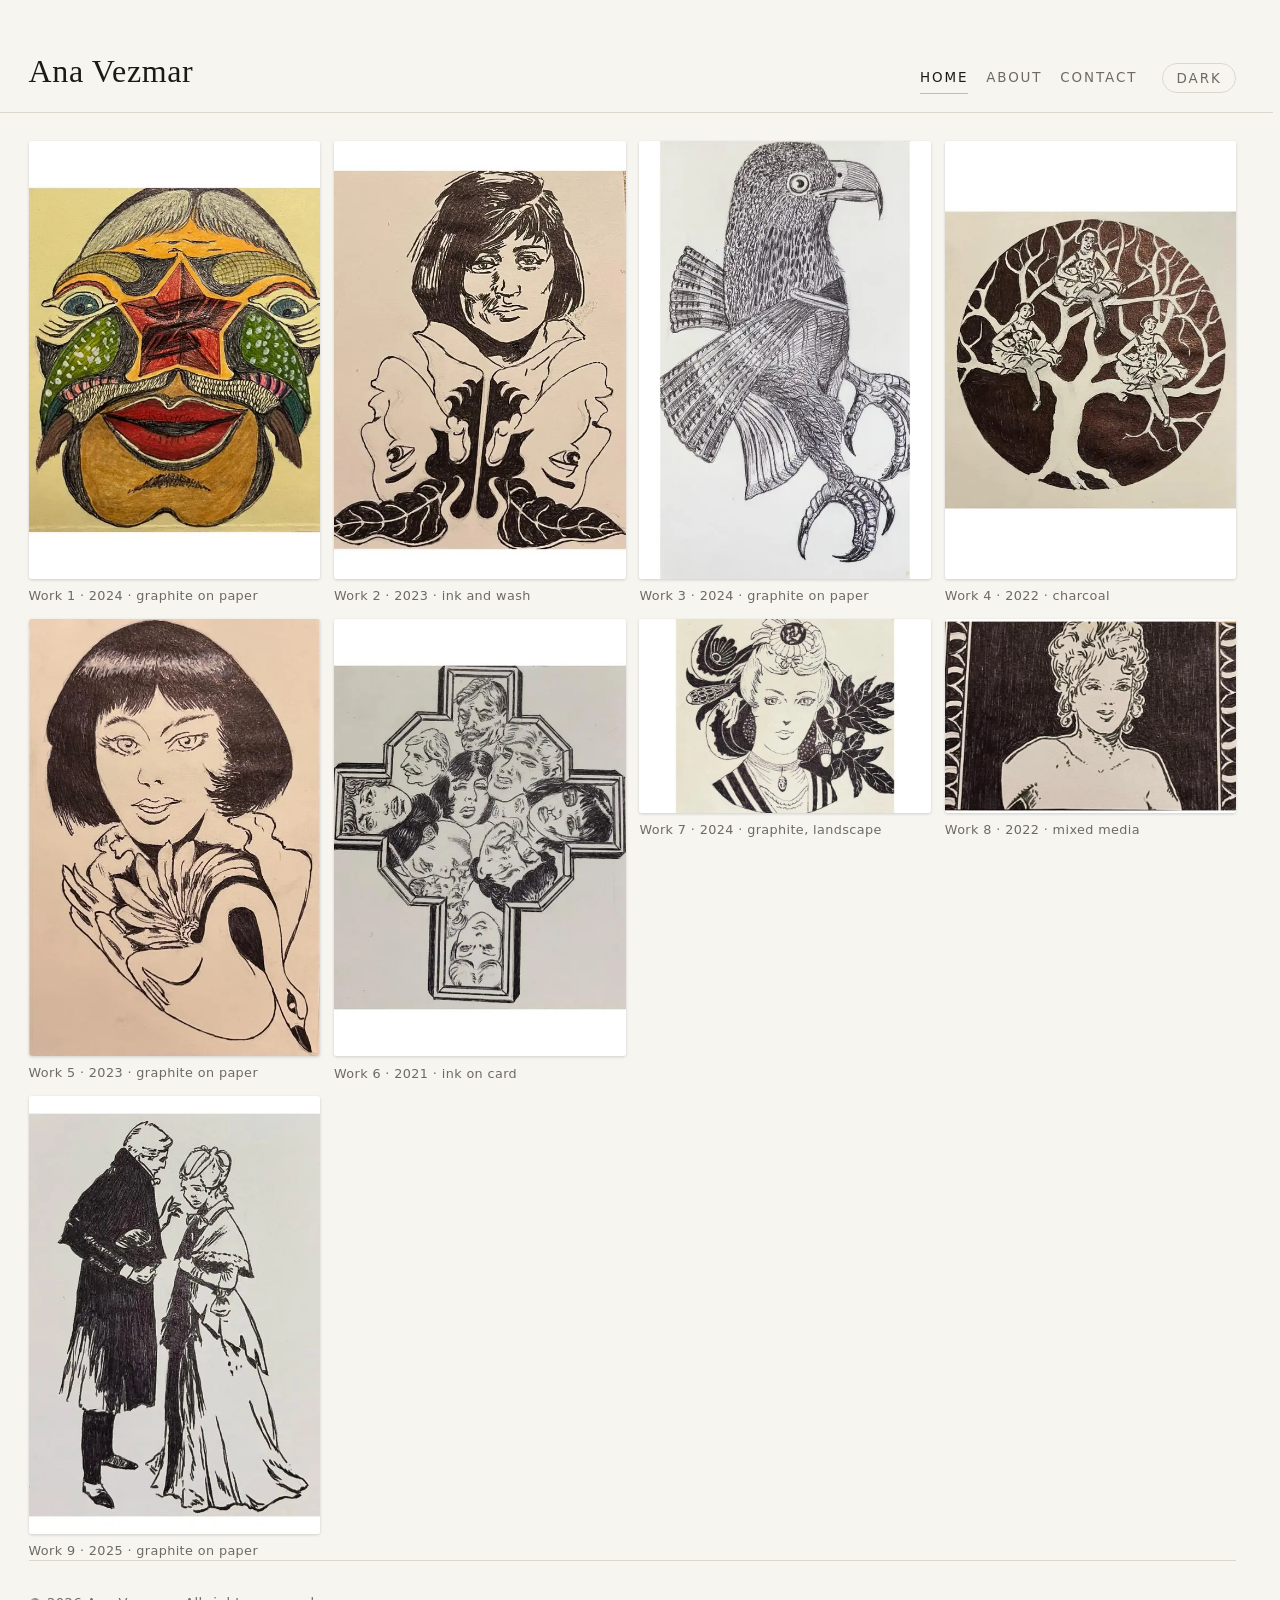
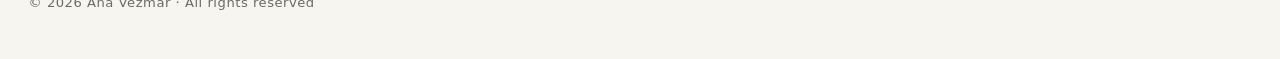
==== commit 34a8ae87: "Thumbnails open as native buttons serving WebP, and the open veil gains its own caption - each figur" ====
--- a/index.html
+++ b/index.html
@@ -54,48 +54,93 @@
   </header>
   <main id="main" class="gallery">
     <figure class="work">
-      <img src="images/thumbs/1.jpg" width="533" height="800" loading="eager" decoding="async"
-           alt="Work 1 by Ana Vezmar">
+      <button class="thumb" type="button">
+        <picture>
+          <source srcset="images/thumbs/1.webp" type="image/webp">
+          <img src="images/thumbs/1.jpg" width="533" height="800" loading="eager" decoding="async"
+               alt="Work 1 by Ana Vezmar">
+        </picture>
+      </button>
       <figcaption class="work-caption">Work 1 &middot; 2024 &middot; graphite on paper</figcaption>
     </figure>
     <figure class="work">
-      <img src="images/thumbs/2.jpg" width="533" height="800" loading="lazy" decoding="async"
-           alt="Work 2 by Ana Vezmar">
+      <button class="thumb" type="button">
+        <picture>
+          <source srcset="images/thumbs/2.webp" type="image/webp">
+          <img src="images/thumbs/2.jpg" width="533" height="800" loading="lazy" decoding="async"
+               alt="Work 2 by Ana Vezmar">
+        </picture>
+      </button>
       <figcaption class="work-caption">Work 2 &middot; 2023 &middot; ink and wash</figcaption>
     </figure>
     <figure class="work">
-      <img src="images/thumbs/3.jpg" width="533" height="800" loading="lazy" decoding="async"
-           alt="Work 3 by Ana Vezmar">
+      <button class="thumb" type="button">
+        <picture>
+          <source srcset="images/thumbs/3.webp" type="image/webp">
+          <img src="images/thumbs/3.jpg" width="533" height="800" loading="lazy" decoding="async"
+               alt="Work 3 by Ana Vezmar">
+        </picture>
+      </button>
       <figcaption class="work-caption">Work 3 &middot; 2024 &middot; graphite on paper</figcaption>
     </figure>
     <figure class="work">
-      <img src="images/thumbs/4.jpg" width="533" height="800" loading="lazy" decoding="async"
-           alt="Work 4 by Ana Vezmar">
+      <button class="thumb" type="button">
+        <picture>
+          <source srcset="images/thumbs/4.webp" type="image/webp">
+          <img src="images/thumbs/4.jpg" width="533" height="800" loading="lazy" decoding="async"
+               alt="Work 4 by Ana Vezmar">
+        </picture>
+      </button>
       <figcaption class="work-caption">Work 4 &middot; 2022 &middot; charcoal</figcaption>
     </figure>
     <figure class="work">
-      <img src="images/thumbs/5.jpg" width="533" height="800" loading="lazy" decoding="async"
-           alt="Work 5 by Ana Vezmar">
+      <button class="thumb" type="button">
+        <picture>
+          <source srcset="images/thumbs/5.webp" type="image/webp">
+          <img src="images/thumbs/5.jpg" width="533" height="800" loading="lazy" decoding="async"
+               alt="Work 5 by Ana Vezmar">
+        </picture>
+      </button>
       <figcaption class="work-caption">Work 5 &middot; 2023 &middot; graphite on paper</figcaption>
     </figure>
     <figure class="work">
-      <img src="images/thumbs/6.jpg" width="533" height="800" loading="lazy" decoding="async"
-           alt="Work 6 by Ana Vezmar">
+      <button class="thumb" type="button">
+        <picture>
+          <source srcset="images/thumbs/6.webp" type="image/webp">
+          <img src="images/thumbs/6.jpg" width="533" height="800" loading="lazy" decoding="async"
+               alt="Work 6 by Ana Vezmar">
+        </picture>
+      </button>
       <figcaption class="work-caption">Work 6 &middot; 2021 &middot; ink on card</figcaption>
     </figure>
     <figure class="work">
-      <img src="images/thumbs/7.jpg" width="800" height="533" loading="lazy" decoding="async"
-           alt="Work 7 by Ana Vezmar">
+      <button class="thumb" type="button">
+        <picture>
+          <source srcset="images/thumbs/7.webp" type="image/webp">
+          <img src="images/thumbs/7.jpg" width="800" height="533" loading="lazy" decoding="async"
+               alt="Work 7 by Ana Vezmar">
+        </picture>
+      </button>
       <figcaption class="work-caption">Work 7 &middot; 2024 &middot; graphite, landscape</figcaption>
     </figure>
     <figure class="work">
-      <img src="images/thumbs/8.jpg" width="800" height="533" loading="lazy" decoding="async"
-           alt="Work 8 by Ana Vezmar">
+      <button class="thumb" type="button">
+        <picture>
+          <source srcset="images/thumbs/8.webp" type="image/webp">
+          <img src="images/thumbs/8.jpg" width="800" height="533" loading="lazy" decoding="async"
+               alt="Work 8 by Ana Vezmar">
+        </picture>
+      </button>
       <figcaption class="work-caption">Work 8 &middot; 2022 &middot; mixed media</figcaption>
     </figure>
     <figure class="work">
-      <img src="images/thumbs/9.jpg" width="533" height="800" loading="lazy" decoding="async"
-           alt="Work 9 by Ana Vezmar">
+      <button class="thumb" type="button">
+        <picture>
+          <source srcset="images/thumbs/9.webp" type="image/webp">
+          <img src="images/thumbs/9.jpg" width="533" height="800" loading="lazy" decoding="async"
+               alt="Work 9 by Ana Vezmar">
+        </picture>
+      </button>
       <figcaption class="work-caption">Work 9 &middot; 2025 &middot; graphite on paper</figcaption>
     </figure>
   </main>
--- a/style.css
+++ b/style.css
@@ -453,9 +453,21 @@
   }
 }
 
-/* Keyboard focus — the thumbnails are reachable with Tab and openable
-   with Enter/Space (see script.js), so they need a visible focus ring. */
-main.gallery img:focus-visible {
+/* Thumbnails are native buttons in the markup, so the button the Tab
+   lands on is their own and it needs the site's ring. */
+main.gallery .thumb {
+  /* The button is a transparent wrapper: no chrome of its own, the
+     paint (radius, shadow) stays on the image inside it. */
+  display: block;
+  width: 100%;
+  margin: 0;
+  padding: 0;
+  border: none;
+  background: none;
+  cursor: pointer;
+}
+
+main.gallery .thumb:focus-visible {
   outline: 2px solid var(--accent);
   outline-offset: 3px;
 }
@@ -517,6 +529,21 @@
   transform: none;
 }
 
+/* The plate's caption rides in the band under it. It is pinned to the
+   veil rather than flexed beside the plate: a plate shown at the full
+   88vh would push a flexed caption past the viewport, while the pinned
+   one keeps to the gap the cap leaves at the bottom. */
+.lightbox .plate-caption {
+  position: absolute;
+  left: calc(var(--fluid) * 2);
+  right: calc(var(--fluid) * 2);
+  bottom: calc(var(--fluid) * 1.5);
+  text-align: center;
+  font-family: var(--font-body);
+  font-size: 0.85em;
+  color: var(--muted);
+}
+
 /* While the plate is open the page behind the veil is locked, so
    nothing scrolls under it — the work stays the one thing on the
    screen. script.js adds and removes this class with the veil. */
@@ -586,7 +613,9 @@
    sits a step under the paragraph and the box is kept to one line of its
    own height, so the button reads as a control beside the address rather
    than a line of its own. */
-main button {
+/* The gallery's thumbnails are buttons too (see .thumb above), so the
+   pill chrome is scoped to the text pages. */
+main:not(.gallery) button {
   font-family: var(--font-body);
   font-size: 0.85em;
   line-height: 1;
@@ -600,13 +629,13 @@
   transition: color 0.18s ease, border-color 0.18s ease;
 }
 
-main button:hover,
-main button:focus-visible {
+main:not(.gallery) button:hover,
+main:not(.gallery) button:focus-visible {
   color: var(--accent);
   border-color: var(--accent);
 }
 
-main button:focus-visible {
+main:not(.gallery) button:focus-visible {
   outline: 2px solid var(--accent);
   outline-offset: 2px;
 }
@@ -778,7 +807,7 @@
     padding: calc(var(--fluid) * 0.5) calc(var(--fluid) * 0.95);
   }
 
-  main button {
+  main:not(.gallery) button {
     /* The same reason the nav button gets more room: a tap target
        should clear the text around it, and the button sits in running
        text where a mistap lands on the address itself. */
@@ -838,7 +867,7 @@
   header,
   footer,
   main a,
-  main button,
+  main:not(.gallery) button,
   main.gallery img,
   main.gallery .work-caption,
   .lightbox,
@@ -897,7 +926,7 @@
   }
 
   main a,
-  main button,
+  main:not(.gallery) button,
   main .copy-status,
   main.gallery .work-caption {
     color: black;
